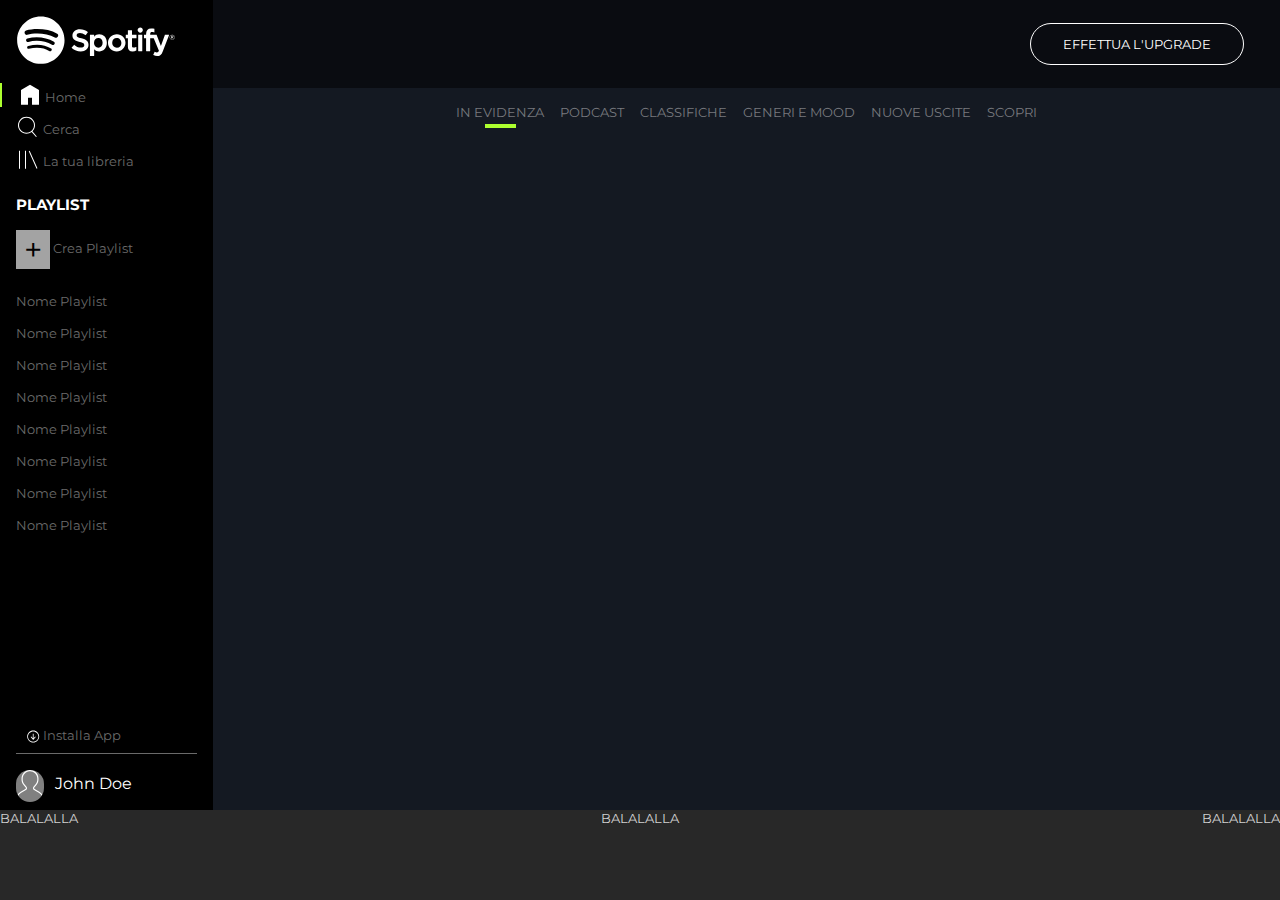
==== index.html @ 1cbcaaa4 "hr contents menu" ====
<!DOCTYPE html>
<html lang="en">
<head>
    <meta charset="UTF-8">
    <meta http-equiv="X-UA-Compatible" content="IE=edge">
    <meta name="viewport" content="width=device-width, initial-scale=1.0">
    <link rel="stylesheet" href="https://cdnjs.cloudflare.com/ajax/libs/font-awesome/6.2.0/css/all.min.css" integrity="sha512-xh6O/CkQoPOWDdYTDqeRdPCVd1SpvCA9XXcUnZS2FmJNp1coAFzvtCN9BmamE+4aHK8yyUHUSCcJHgXloTyT2A==" crossorigin="anonymous" referrerpolicy="no-referrer" />
    <link rel="preconnect" href="https://fonts.googleapis.com">
    <link rel="preconnect" href="https://fonts.gstatic.com" crossorigin>
    <link href="https://fonts.googleapis.com/css2?family=Montserrat:wght@600&display=swap" rel="stylesheet">
    <link rel="stylesheet" href="./assets/style.css">
    <title>Spotify Web</title>
</head>
<body>
    <div class="container">
        <div class="area_top d-flex">
            <div class="sidebar d-flex">
                <div class="sidebar_top">
                    <div class="logo">
                        <img class="large_logo" src="./assets/img/logo.svg" alt="">
                        <img class="small_logo" src="./assets/img/logo-small.svg" alt="">
                    </div>

                    <div class="menu">
                        <ul>
                            <li>
                                <img class="border_green" src="./assets/img/home.svg" alt="">
                                <span class="small_none">Home</span>
                            </li>
                            <li>
                                <img src="./assets/img/search.svg" alt="">
                                <span class="small_none">Cerca</span>
                            </li>
                            <li>
                                <img src="./assets/img/libreria.svg" alt="">
                                <span class="small_none">La tua libreria</span>
                            </li>
                        </ul>
                    </div>

                    <div class="playlist">
                        <h3>PLAYLIST</h3>
                        <div class="add_playlist">
                            <span id="add_grey">+</span>
                            <span> Crea Playlist</span>
                        </div>
                        <ul>
                            <li>
                                Nome Playlist
                            </li>
                            <li>
                                Nome Playlist
                            </li>
                            <li>
                                Nome Playlist
                            </li>
                            <li>
                                Nome Playlist
                            </li>
                            <li>
                                Nome Playlist
                            </li>
                            <li>
                                Nome Playlist
                            </li>
                            <li>
                                Nome Playlist
                            </li>
                            <li>
                                Nome Playlist
                            </li>
                        </ul>
                    </div>
                </div>

                <div class="sidebar_bottom">
                    <div class="install">
                        <img src="./assets/img/download.svg" alt="">
                        <span class="small_none"> Installa App</span>
                    </div>
                    <div class="account">
                        <img src="./assets/img/profile.svg" alt="">
                        <span class="small_none"> John Doe</span>
                    </div>
                </div>
            </div>
            <!--/.sidebar-->

            <div class="area_content">
                <div class="upgrade d-flex">
                    <div class="button_upgrade">
                        <a href="#">EFFETTUA L'UPGRADE</a>
                    </div>
                </div>
                <div class="contents">
                    <div class="contents_menu">
                        <ul class="d-flex">
                            <li>
                                <span>IN EVIDENZA</span>
                                <hr>
                            </li>
                            <li>
                                <span>PODCAST</span>
                            </li>
                            <li>
                                <span>CLASSIFICHE</span>
                            </li>
                            <li>
                                <span>GENERI E MOOD</span>
                            </li>
                            <li>
                                <span>NUOVE USCITE</span>
                            </li>
                            <li>
                                <span>SCOPRI</span>
                            </li>
                        </ul>
                    </div>

                    <div class="albums">

                    </div>
                </div>
            </div>
            <!--/.area_content-->

        </div>
        <!--/.area_top-->

        <div class="area_bottom d-flex">
            <div class="left">BALALALLA</div>
            <div class="center">BALALALLA</div>
            <div class="right">BALALALLA</div>
        </div>
        <!--/.area_bottom-->
    </div>
</body>
</html>
---- assets/style.css ----
*{
    margin: 0;
    padding: 0;
    box-sizing: border-box;
}

:root{
    --sp-bkg-sidebar: #000000;
    --sp-bkg-primary: #141922;
    --sp-bkg-bottom: #282828;
    --sp-text-sidebar: #6a6a6a;
    --sp-text-secondary: #787A7F;
    --sp-bkg-user: #808080;
    --sp-bkg-add: #A3A3A3;
    --sp-home-soundbar: #D2D2D2;
    --sp-text-primary: #FFFFFF;
    --sp-selection: #ADFF2F;
}

body{
    font-family: 'Montserrat', sans-serif;
    font-size: 13px;
}

.container{
    width: 100%;
    height: 100vh;
    margin: 0 auto;
}

img{
    max-width: 100%;
}

li{
    list-style: none;
}

.d-flex{
    display: flex;
}

/*region area top*/
.area_top{
    height: calc(100vh - 90px);
    flex-wrap: nowrap;
}


.sidebar{
    width: calc((100% / 12)* 2);
    flex-direction: column;
    justify-content: space-between;
    background-color: var(--sp-bkg-sidebar);
    color: var(--sp-text-sidebar);
    padding: 1rem 1rem 0.5rem;
}
.logo img{
    height: 3rem;
}
.small_logo{
    display: none;
}

.menu{
    padding: 1rem 0;
}
.menu img{
    height: 1.5rem;
    margin-bottom: 0.5rem;
    vertical-align: middle;
    color: var(--sp-text-sidebar);
}
.border_green{
    padding-left: 1rem;
    margin-left: -1rem;
    border-left: 2px solid var(--sp-selection);
}

.menu li:hover{
    color: var(--sp-text-primary);
    cursor: pointer;
}
.playlist h3{
    color: var(--sp-text-primary);
    margin-bottom: 1rem;
}
.playlist #add_grey{
    font-size: xx-large;
    background-color: var(--sp-bkg-add);
    color: var(--sp-bkg-sidebar);
    padding: 0 0.5rem;
    vertical-align: middle;
}
.playlist ul{
    padding: 1rem 0;
}
.playlist li{
    line-height: 2rem;
}
.add_playlist:hover{
    color: var(--sp-text-primary);
    cursor: pointer;
}
#add_grey:hover{
    background-color: var(--sp-text-primary);
    cursor: pointer;
}
.playlist li:hover{
    color: var(--sp-text-primary);
    cursor: pointer;
}
.install{
    padding: 0.5rem;
    margin-bottom: 1rem;
    border-bottom: 1px solid var(--sp-text-sidebar);
}
.install img{
    height: 1rem;
    color: var(--sp-text-sidebar);
    vertical-align: middle;
}
.install:hover{
    color: var(--sp-text-primary);
    cursor: pointer;
}
.account img{
    height: 2rem;
    background-color: var(--sp-bkg-user);
    border-radius: 50px;
    vertical-align: middle;
}
.account span{
    color: var(--sp-text-primary);
    font-size: larger;
    padding-left: 0.5rem;
}
/*sidebar*/


.area_content{
    width: calc((100% / 12)* 10);
    background-color: var(--sp-bkg-primary);
    color: var(--sp-text-secondary);
}
.upgrade{
    position: sticky;
    top: 0;
    width: 100%;
    background-color: rgba(0, 0, 0, 0.5);
    justify-content: flex-end;
}
.button_upgrade{
    margin: 2.25rem;
}
.button_upgrade a{
    text-decoration: none;
    color: var(--sp-text-primary);
    padding: 0.75rem 2rem;
    border: 1px solid var(--sp-text-primary);
    border-radius: 30px;
}
.button_upgrade:hover{
    cursor: pointer;
    transform: scale(1.2);
}

.contents_menu ul{
    justify-content: center;
    padding: 1rem;
}
.contents_menu li{
    padding: 0 0.5rem;
    text-align: -webkit-center;
}
hr{
    width: 35%;
    border: 2px solid var(--sp-selection);
    margin-top: 0.25rem;
}
.contents_menu li:hover{
    color: var(--sp-text-primary);
    cursor: pointer;
}
/*area content*/
/*endregion area top*/

/*region area bottom*/
.area_bottom{
    height: 90px;
    flex-wrap: nowrap;
    justify-content: space-between;
    background-color: var(--sp-bkg-bottom);
    color: var(--sp-home-soundbar);
}
/*endregion area bottom*/

@media screen and (max-width:878px) {
    
}

@media screen and (max-width:639px) {
    
}

@media screen and (max-width:552px) {
   .small_logo{
    display: flex;
   }
   .large_logo{
    display: none;
   } 
   .small_none{
    display: none;
   }
   .playlist{
    display: none;
   }
   .install{
    border-style: none;
   }
}
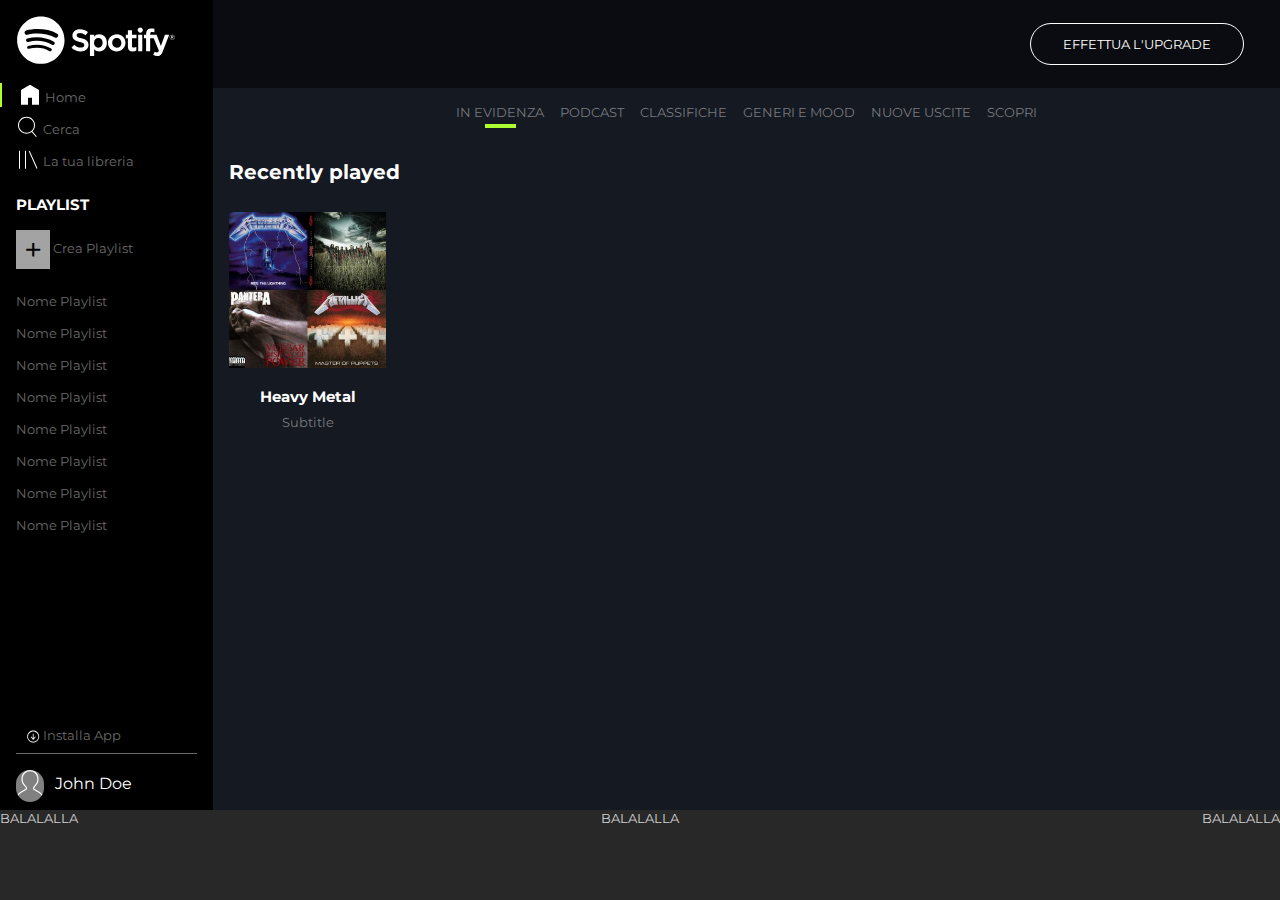
==== commit 07e9ccd6: "first album" ====
--- a/index.html
+++ b/index.html
@@ -7,7 +7,7 @@
     <link rel="stylesheet" href="https://cdnjs.cloudflare.com/ajax/libs/font-awesome/6.2.0/css/all.min.css" integrity="sha512-xh6O/CkQoPOWDdYTDqeRdPCVd1SpvCA9XXcUnZS2FmJNp1coAFzvtCN9BmamE+4aHK8yyUHUSCcJHgXloTyT2A==" crossorigin="anonymous" referrerpolicy="no-referrer" />
     <link rel="preconnect" href="https://fonts.googleapis.com">
     <link rel="preconnect" href="https://fonts.gstatic.com" crossorigin>
-    <link href="https://fonts.googleapis.com/css2?family=Montserrat:wght@600&display=swap" rel="stylesheet">
+    <link href="https://fonts.googleapis.com/css2?family=Montserrat:wght@600;800&display=swap" rel="stylesheet">
     <link rel="stylesheet" href="./assets/style.css">
     <title>Spotify Web</title>
 </head>
@@ -117,8 +117,17 @@
                         </ul>
                     </div>
 
-                    <div class="albums">
-
+                    <div class="contents_albums recently">
+                        <h2>Recently played</h2>
+                        <div class="albums d-flex">
+                            <div class="album">
+                                <img src="./assets/img/metal_lifting.jpg" alt="">
+                                <h3>Heavy Metal</h3>
+                                <p>Subtitle</p>
+                                
+                            </div>
+                        </div>
+                        
                     </div>
                 </div>
             </div>
--- a/assets/style.css
+++ b/assets/style.css
@@ -76,11 +76,6 @@
     margin-left: -1rem;
     border-left: 2px solid var(--sp-selection);
 }
-
-.menu li:hover{
-    color: var(--sp-text-primary);
-    cursor: pointer;
-}
 .playlist h3{
     color: var(--sp-text-primary);
     margin-bottom: 1rem;
@@ -98,18 +93,6 @@
 .playlist li{
     line-height: 2rem;
 }
-.add_playlist:hover{
-    color: var(--sp-text-primary);
-    cursor: pointer;
-}
-#add_grey:hover{
-    background-color: var(--sp-text-primary);
-    cursor: pointer;
-}
-.playlist li:hover{
-    color: var(--sp-text-primary);
-    cursor: pointer;
-}
 .install{
     padding: 0.5rem;
     margin-bottom: 1rem;
@@ -120,10 +103,6 @@
     color: var(--sp-text-sidebar);
     vertical-align: middle;
 }
-.install:hover{
-    color: var(--sp-text-primary);
-    cursor: pointer;
-}
 .account img{
     height: 2rem;
     background-color: var(--sp-bkg-user);
@@ -134,6 +113,15 @@
     color: var(--sp-text-primary);
     font-size: larger;
     padding-left: 0.5rem;
+}
+
+.menu li:hover,
+.add_playlist:hover,
+#add_grey:hover,
+.playlist li:hover,
+.install:hover{
+    color: var(--sp-text-primary);
+    cursor: pointer;
 }
 /*sidebar*/
 
@@ -165,12 +153,15 @@
     transform: scale(1.2);
 }
 
+.contents{
+    padding: 1rem;
+}
 .contents_menu ul{
     justify-content: center;
-    padding: 1rem;
+    
 }
 .contents_menu li{
-    padding: 0 0.5rem;
+    padding: 0 0.5rem 1rem;
     text-align: -webkit-center;
 }
 hr{
@@ -181,6 +172,28 @@
 .contents_menu li:hover{
     color: var(--sp-text-primary);
     cursor: pointer;
+}
+.contents_albums{
+    margin: 1rem 0;
+}
+.albums{
+    gap: 1rem;
+    margin: 1.75rem 0;
+}
+.album{
+    width: calc(100% / 6 - 1rem);
+    text-align: center;
+}
+.contents_albums h2,
+.contents_albums h3{
+    color: var(--sp-text-primary);
+    
+}
+.album p{
+    margin: 0.5rem 0;
+}
+.album img{
+    margin-bottom: 1rem;
 }
 /*area content*/
 /*endregion area top*/
@@ -196,11 +209,15 @@
 /*endregion area bottom*/
 
 @media screen and (max-width:878px) {
-    
+  .contents_menu .d-flex{
+    flex-wrap: wrap;
+  }  
 }
 
 @media screen and (max-width:639px) {
-    
+    .contents_menu .d-flex{
+        flex-wrap: wrap;
+      }  
 }
 
 @media screen and (max-width:552px) {
@@ -219,4 +236,7 @@
    .install{
     border-style: none;
    }
+   .contents_menu .d-flex{
+    flex-wrap: wrap;
+  }  
 }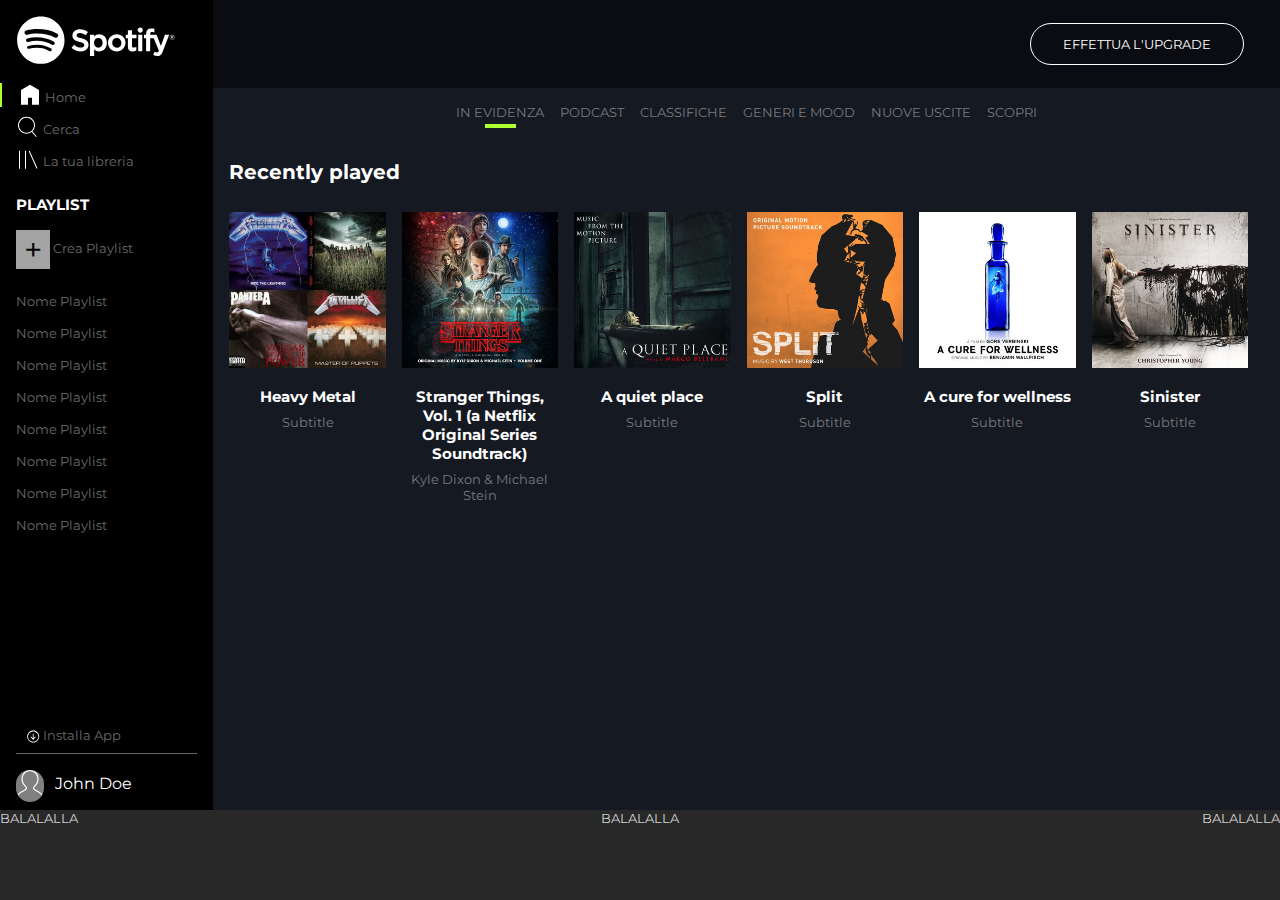
==== commit cf878056: "albums recently" ====
--- a/index.html
+++ b/index.html
@@ -121,10 +121,47 @@
                         <h2>Recently played</h2>
                         <div class="albums d-flex">
                             <div class="album">
-                                <img src="./assets/img/metal_lifting.jpg" alt="">
+                                <div class="photo">
+                                    <img src="./assets/img/metal_lifting.jpg" alt="">
+                                </div>
                                 <h3>Heavy Metal</h3>
                                 <p>Subtitle</p>
-                                
+                            </div>
+                            <div class="album">
+                                <div class="photo">
+                                    <img src="./assets/img/stranger.jpeg" alt="">
+                                </div>
+                                <h3>Stranger Things, Vol. 1 (a Netflix Original Series Soundtrack)</h3>
+                                <p>Kyle Dixon & Michael Stein</p>
+                            </div>
+                            <div class="album">
+                                <div class="photo">
+                                    <i class="fa-regular fa-circle-play"></i>
+                                    <img src="./assets/img/aquietplace.jpeg" alt="">
+                                </div>
+                                <h3>A quiet place</h3>
+                                <p>Subtitle</p>
+                            </div>
+                            <div class="album">
+                                <div class="photo">
+                                    <img src="./assets/img/split.jpeg" alt="">
+                                </div>
+                                <h3>Split</h3>
+                                <p>Subtitle</p>
+                            </div>
+                            <div class="album">
+                                <div class="photo">
+                                    <img src="./assets/img/cure.jpeg" alt="">
+                                </div>
+                                <h3>A cure for wellness</h3>
+                                <p>Subtitle</p>
+                            </div>
+                            <div class="album">
+                                <div class="photo">
+                                    <img src="./assets/img/sinister.jpeg" alt="">
+                                </div>
+                                <h3>Sinister</h3>
+                                <p>Subtitle</p>
                             </div>
                         </div>
                         
--- a/assets/style.css
+++ b/assets/style.css
@@ -189,6 +189,9 @@
     color: var(--sp-text-primary);
     
 }
+.album .photo{
+    display: inline-block;
+}
 .album p{
     margin: 0.5rem 0;
 }
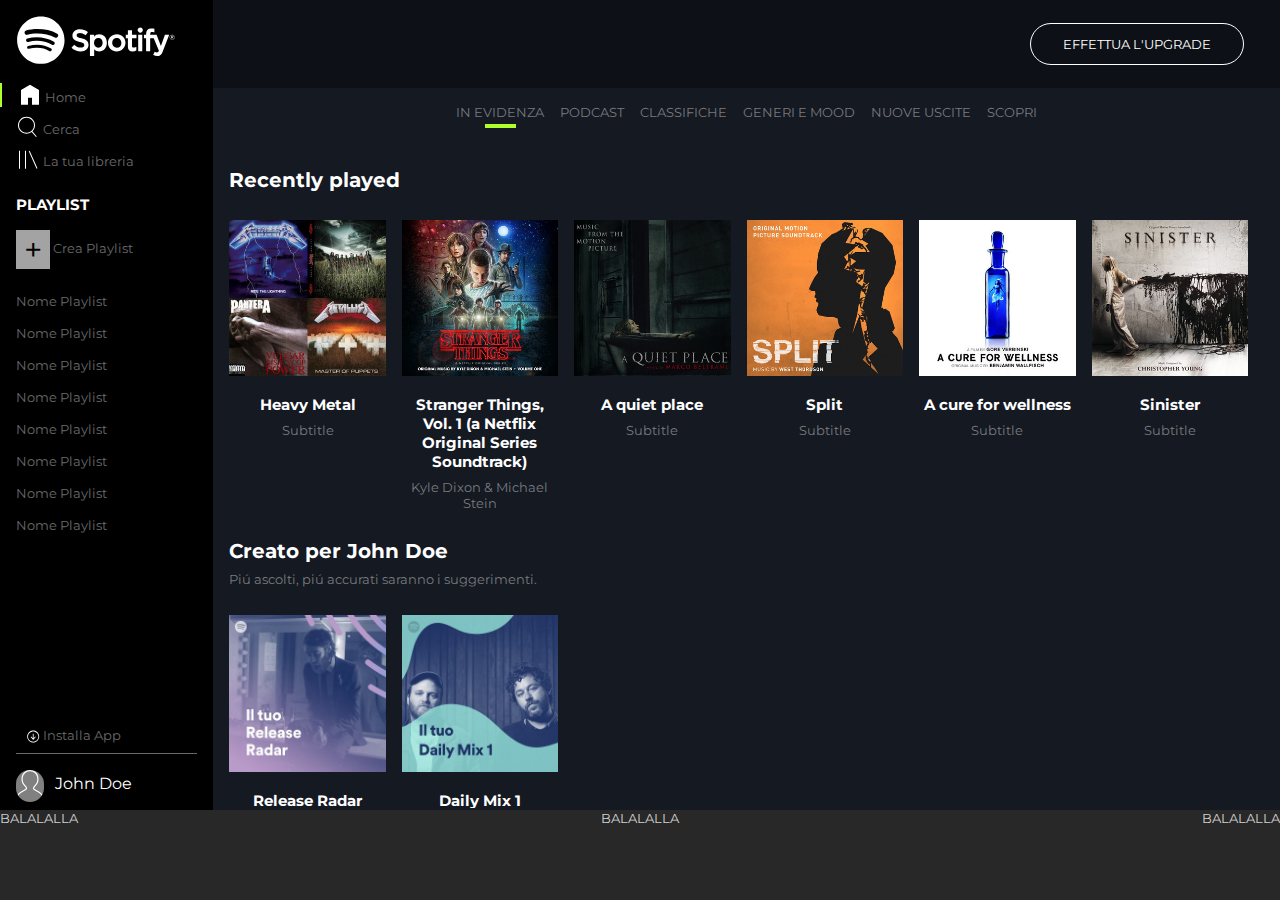
==== commit c59c349c: "contents albums responsive" ====
--- a/index.html
+++ b/index.html
@@ -136,7 +136,9 @@
                             </div>
                             <div class="album">
                                 <div class="photo">
-                                    <i class="fa-regular fa-circle-play"></i>
+                                    <div class="overlay">
+                                        <i class="fa-regular fa-circle-play"></i>
+                                    </div>
                                     <img src="./assets/img/aquietplace.jpeg" alt="">
                                 </div>
                                 <h3>A quiet place</h3>
@@ -165,6 +167,44 @@
                             </div>
                         </div>
                         
+                    </div>
+
+                    <div class="contents_albums for_you">
+                        <h2>Creato per John Doe</h2>
+                        <p>Piú ascolti, piú accurati saranno i suggerimenti.</p>
+                        <div class="albums d-flex">
+                            <div class="album">
+                                <div class="photo">
+                                    <img src="./assets/img/radar.jpeg" alt="">
+                                </div>
+                                <h3>Release Radar</h3>
+                            </div>
+                            <div class="album">
+                                <div class="photo">
+                                    <img src="./assets/img/mixdaily.jpeg" alt="">
+                                </div>
+                                <h3>Daily Mix 1</h3>
+                            </div>
+                        </div>
+                   </div>
+
+                   <div class="contents_albums for_you">
+                       <h2>Artisti piú popolari</h2>
+                       <p>Piú ascolti, piú accurati saranno i suggerimenti.</p>
+                       <div class="albums d-flex">
+                           <div class="album">
+                              <div class="photo round">
+                                  <img src="./assets/img/youg.jpeg" alt="">
+                              </div>
+                              <h3>Lana del Rey</h3>
+                            </div>
+                            <div class="album">
+                               <div class="photo round">
+                                   <img src="./assets/img/einaudi.jpeg" alt="">
+                                </div>
+                                <h3>Ludovico Einaudi</h3>
+                            </div>
+                        </div>
                     </div>
                 </div>
             </div>
--- a/assets/style.css
+++ b/assets/style.css
@@ -135,7 +135,7 @@
     position: sticky;
     top: 0;
     width: 100%;
-    background-color: rgba(0, 0, 0, 0.5);
+    background-color: rgba(0,0,0,0.3) ;
     justify-content: flex-end;
 }
 .button_upgrade{
@@ -155,6 +155,8 @@
 
 .contents{
     padding: 1rem;
+    overflow-y: auto;
+    height: calc(100% - 90px);
 }
 .contents_menu ul{
     justify-content: center;
@@ -174,7 +176,7 @@
     cursor: pointer;
 }
 .contents_albums{
-    margin: 1rem 0;
+    margin: 1.5rem 0;
 }
 .albums{
     gap: 1rem;
@@ -185,18 +187,38 @@
     text-align: center;
 }
 .contents_albums h2,
-.contents_albums h3{
+.contents_albums h3,
+.album .fa-regular{
     color: var(--sp-text-primary);
     
 }
 .album .photo{
     display: inline-block;
-}
-.album p{
-    margin: 0.5rem 0;
+    position: relative;
+}
+.overlay{
+    position: absolute;
+    width: 100%;
+    height: calc(100% - 1.25rem);
+    display: flex;
+    justify-content: center;
+    align-items: center;
+    background-color: rgba(0, 0, 0, 0.4);
+}
+.album .fa-regular{
+    font-size: 3.75rem;
+}
+.album p,
+.contents_albums p{
+    margin-top: 0.5rem;
 }
 .album img{
     margin-bottom: 1rem;
+}
+.round img{
+    height: 100%;
+    object-fit: cover;
+    border-radius: 50%;
 }
 /*area content*/
 /*endregion area top*/
@@ -212,15 +234,23 @@
 /*endregion area bottom*/
 
 @media screen and (max-width:878px) {
-  .contents_menu .d-flex{
+  .contents_menu .d-flex,
+  .contents_albums .d-flex{
+    flex-wrap: wrap;
+  } 
+  .album{
+    width: calc(100% / 4 - 1rem);
+  } 
+}
+
+@media screen and (max-width:639px) {
+  .contents_menu .d-flex,
+  .contents_albums .d-flex{
     flex-wrap: wrap;
   }  
-}
-
-@media screen and (max-width:639px) {
-    .contents_menu .d-flex{
-        flex-wrap: wrap;
-      }  
+  .album{
+    width: calc(100% / 2 - 1rem);
+  }
 }
 
 @media screen and (max-width:552px) {
@@ -239,7 +269,11 @@
    .install{
     border-style: none;
    }
-   .contents_menu .d-flex{
+   .contents_menu .d-flex,
+   .contents_albums .d-flex{
     flex-wrap: wrap;
   }  
+  .album{
+    width: calc(100% / 2 - 1rem);
+  }
 }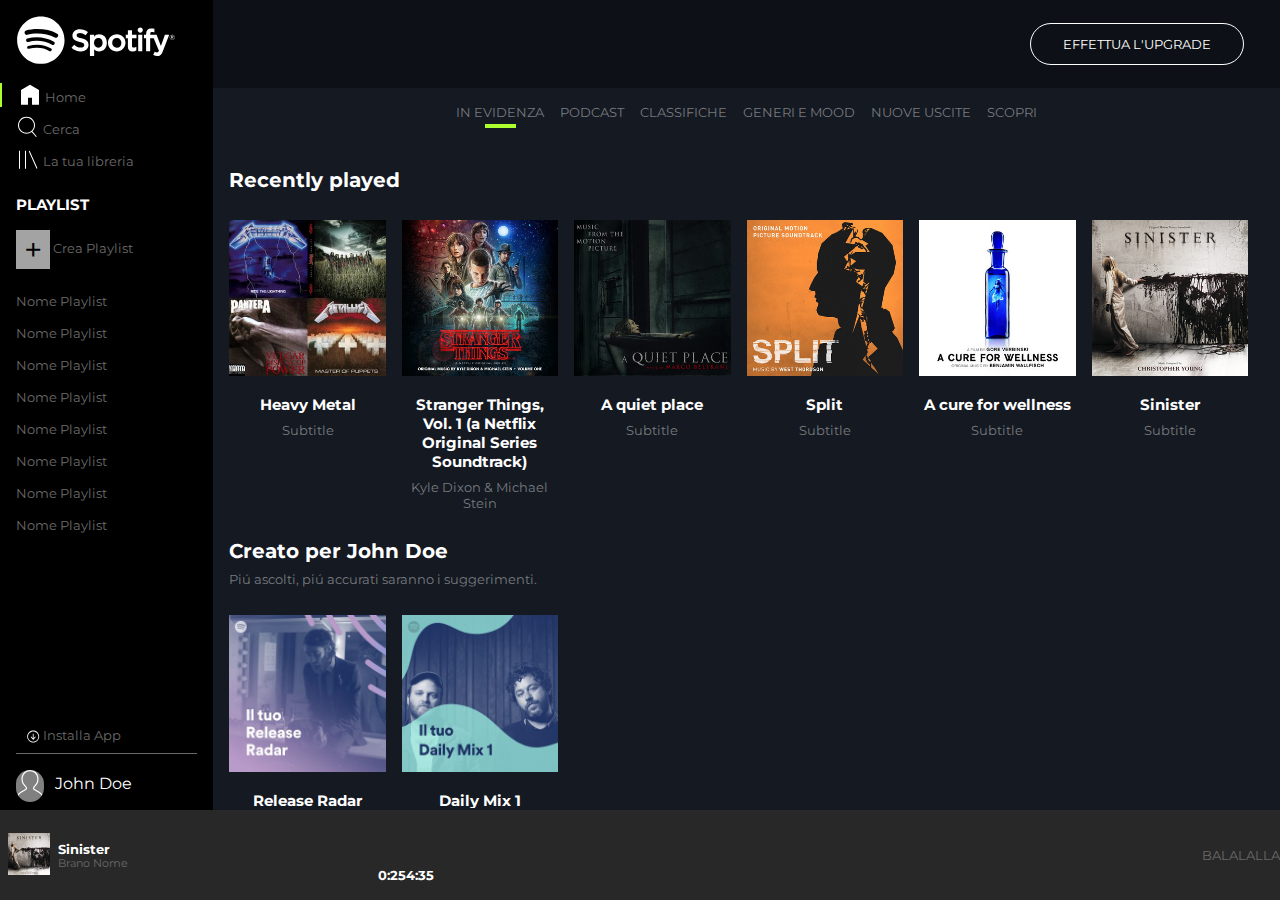
==== commit df610129: "area bottom left and center-top" ====
--- a/index.html
+++ b/index.html
@@ -122,6 +122,9 @@
                         <div class="albums d-flex">
                             <div class="album">
                                 <div class="photo">
+                                    <div class="overlay overlay_s">
+                                        <i class="fa-regular fa-circle-play"></i>
+                                    </div>
                                     <img src="./assets/img/metal_lifting.jpg" alt="">
                                 </div>
                                 <h3>Heavy Metal</h3>
@@ -136,7 +139,7 @@
                             </div>
                             <div class="album">
                                 <div class="photo">
-                                    <div class="overlay">
+                                    <div class="overlay overlay_lg">
                                         <i class="fa-regular fa-circle-play"></i>
                                     </div>
                                     <img src="./assets/img/aquietplace.jpeg" alt="">
@@ -214,8 +217,36 @@
         <!--/.area_top-->
 
         <div class="area_bottom d-flex">
-            <div class="left">BALALALLA</div>
-            <div class="center">BALALALLA</div>
+            <div class="left d-flex">
+                <div class="player_left">
+                    <img src="./assets/img/sinister.jpeg" alt="">
+                </div>
+                <div class="song_name">
+                    <p>Sinister</p>
+                    <p>Brano Nome</p>
+                </div>
+                <div class="icons_left">
+                    <i class="fa-regular fa-heart"></i>
+                    <i class="fa-regular fa-folder"></i>
+                </div>
+            </div>
+            <div class="center">
+                <div class="center_top">
+                    <i class="fa-solid fa-shuffle"></i>
+                    <i class="fa-solid fa-backward-step"></i>
+                    <i class="fa-regular fa-circle-play"></i>
+                    <i class="fa-solid fa-forward-step"></i>
+                    <i class="fa-solid fa-arrow-rotate-right"></i>
+                </div>
+
+                <div class="center_bottom d-flex">
+                    <p>0:25</p>
+                    <div class="progressbar">
+                        <div class="color_section"></div>
+                    </div>
+                    <p>4:35</p>
+                </div>
+            </div>
             <div class="right">BALALALLA</div>
         </div>
         <!--/.area_bottom-->
--- a/assets/style.css
+++ b/assets/style.css
@@ -205,6 +205,9 @@
     align-items: center;
     background-color: rgba(0, 0, 0, 0.4);
 }
+.overlay_s{
+    display: none;
+}
 .album .fa-regular{
     font-size: 3.75rem;
 }
@@ -228,9 +231,53 @@
     height: 90px;
     flex-wrap: nowrap;
     justify-content: space-between;
+    align-items: center;
     background-color: var(--sp-bkg-bottom);
-    color: var(--sp-home-soundbar);
-}
+    color: var(--sp-text-sidebar);
+}
+.area_bottom .left,
+.area_bottom .right{
+    flex-grow: 1;
+    align-items: center;
+}
+.area_bottom .right{
+    text-align: right;
+}
+.area_bottom .center{
+    flex-grow: 3;
+    text-align: center;
+}
+.player_left{
+    margin: 0 0.5rem;
+}
+.player_left img{
+    height: 42px;
+}
+.song_name p:first-child,
+.center_bottom p{
+    color: var(--sp-text-primary);
+    font-weight: bold;
+}
+.song_name p:last-child{
+    font-size: smaller;
+}
+.icons_left{
+    margin-left: 2.5rem;
+}
+.icons_left .fa-regular{
+    font-size: 1rem;
+    margin: 6px;
+}
+.center_top i{
+    color: var(--sp-text-primary);
+    font-size: 1rem;
+    margin: 0.5rem;
+    vertical-align: middle;
+}
+.center_top .fa-regular{
+    font-size: 2rem;
+}
+
 /*endregion area bottom*/
 
 @media screen and (max-width:878px) {
@@ -241,6 +288,9 @@
   .album{
     width: calc(100% / 4 - 1rem);
   } 
+  .overlay{
+    display: none;
+  }
 }
 
 @media screen and (max-width:639px) {
@@ -250,6 +300,12 @@
   }  
   .album{
     width: calc(100% / 2 - 1rem);
+  }
+  .overlay_lg{
+    display: none;
+  }
+  .overlay_s{
+    display: flex;
   }
 }
 
@@ -276,4 +332,7 @@
   .album{
     width: calc(100% / 2 - 1rem);
   }
+  .overlay{
+    display: none;
+  }
 }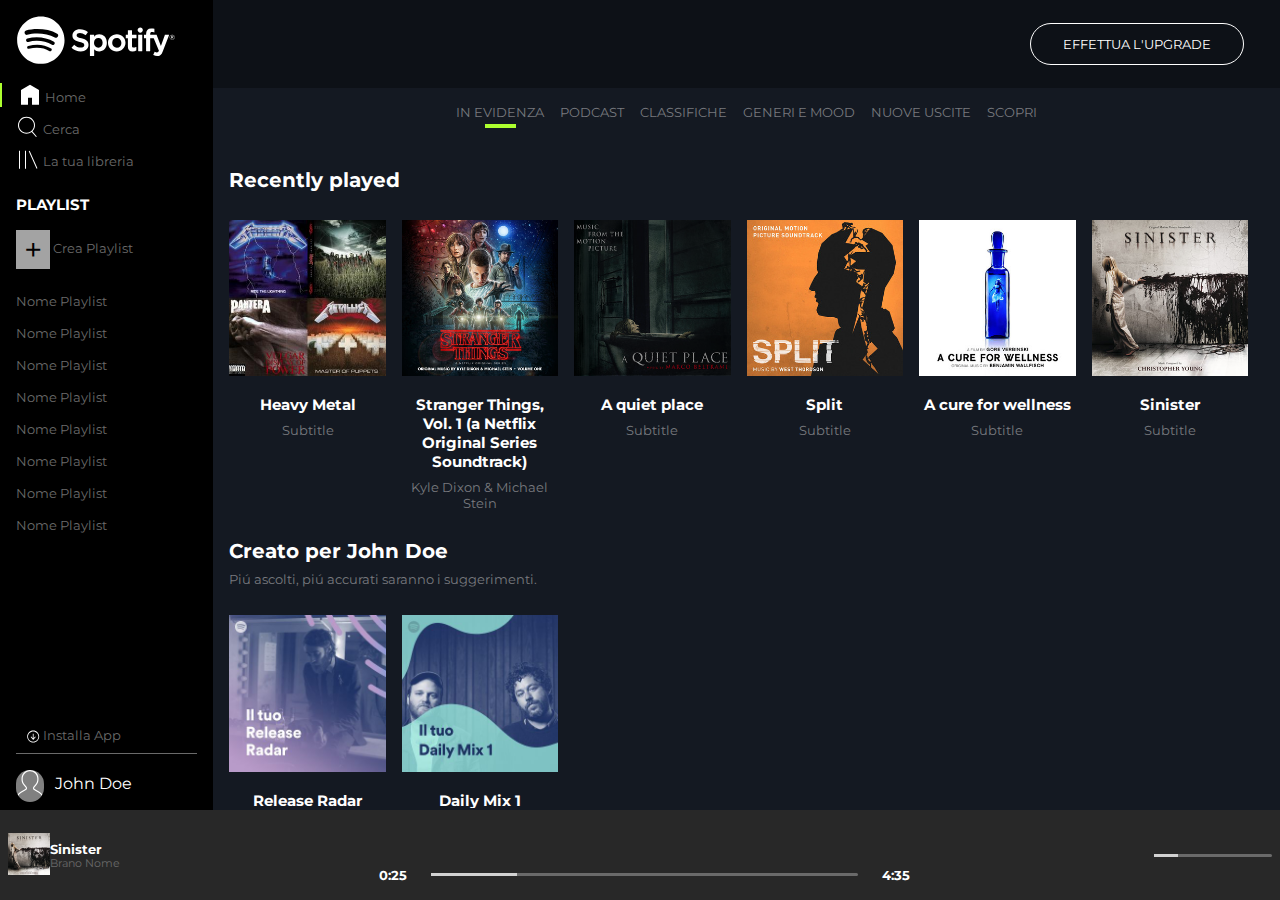
==== commit 6c883dd3: "area_bottom center and right" ====
--- a/index.html
+++ b/index.html
@@ -230,6 +230,7 @@
                     <i class="fa-regular fa-folder"></i>
                 </div>
             </div>
+
             <div class="center">
                 <div class="center_top">
                     <i class="fa-solid fa-shuffle"></i>
@@ -238,7 +239,6 @@
                     <i class="fa-solid fa-forward-step"></i>
                     <i class="fa-solid fa-arrow-rotate-right"></i>
                 </div>
-
                 <div class="center_bottom d-flex">
                     <p>0:25</p>
                     <div class="progressbar">
@@ -247,7 +247,18 @@
                     <p>4:35</p>
                 </div>
             </div>
-            <div class="right">BALALALLA</div>
+
+            <div class="right d-flex">
+                <div class="icons_right">
+                    <i class="fa-solid fa-list-ul"></i>
+                    <i class="fa-solid fa-display"></i>
+                    <i class="fa-solid fa-volume-high"></i>
+                </div>
+                <div class="soundbar">
+                    <div class="color_section"></div>
+                </div>
+
+            </div>
         </div>
         <!--/.area_bottom-->
     </div>
--- a/assets/style.css
+++ b/assets/style.css
@@ -234,6 +234,7 @@
     align-items: center;
     background-color: var(--sp-bkg-bottom);
     color: var(--sp-text-sidebar);
+    padding: 0.5rem;
 }
 .area_bottom .left,
 .area_bottom .right{
@@ -241,15 +242,13 @@
     align-items: center;
 }
 .area_bottom .right{
-    text-align: right;
+    justify-content: end;
+    align-items: center;
 }
 .area_bottom .center{
     flex-grow: 3;
     text-align: center;
 }
-.player_left{
-    margin: 0 0.5rem;
-}
 .player_left img{
     height: 42px;
 }
@@ -269,15 +268,41 @@
     margin: 6px;
 }
 .center_top i{
+    vertical-align: middle;
+}
+.center_top i,
+.icons_right i{
     color: var(--sp-text-primary);
     font-size: 1rem;
     margin: 0.5rem;
-    vertical-align: middle;
 }
 .center_top .fa-regular{
     font-size: 2rem;
 }
-
+.center_bottom{
+    align-items: center;
+    justify-content: center;
+}
+.center_bottom p{
+    margin: 0 1.5rem;
+}
+.progressbar{
+    width: 427px;
+}
+.progressbar,
+.soundbar{
+    height: 3px;
+    border-radius: 20px;
+    background-color: var(--sp-text-sidebar);
+}
+.color_section{
+    width: 20%;
+    height: 100%;
+    background-color: var(--sp-home-soundbar);
+}
+.soundbar{
+    width: 118px;
+}
 /*endregion area bottom*/
 
 @media screen and (max-width:878px) {
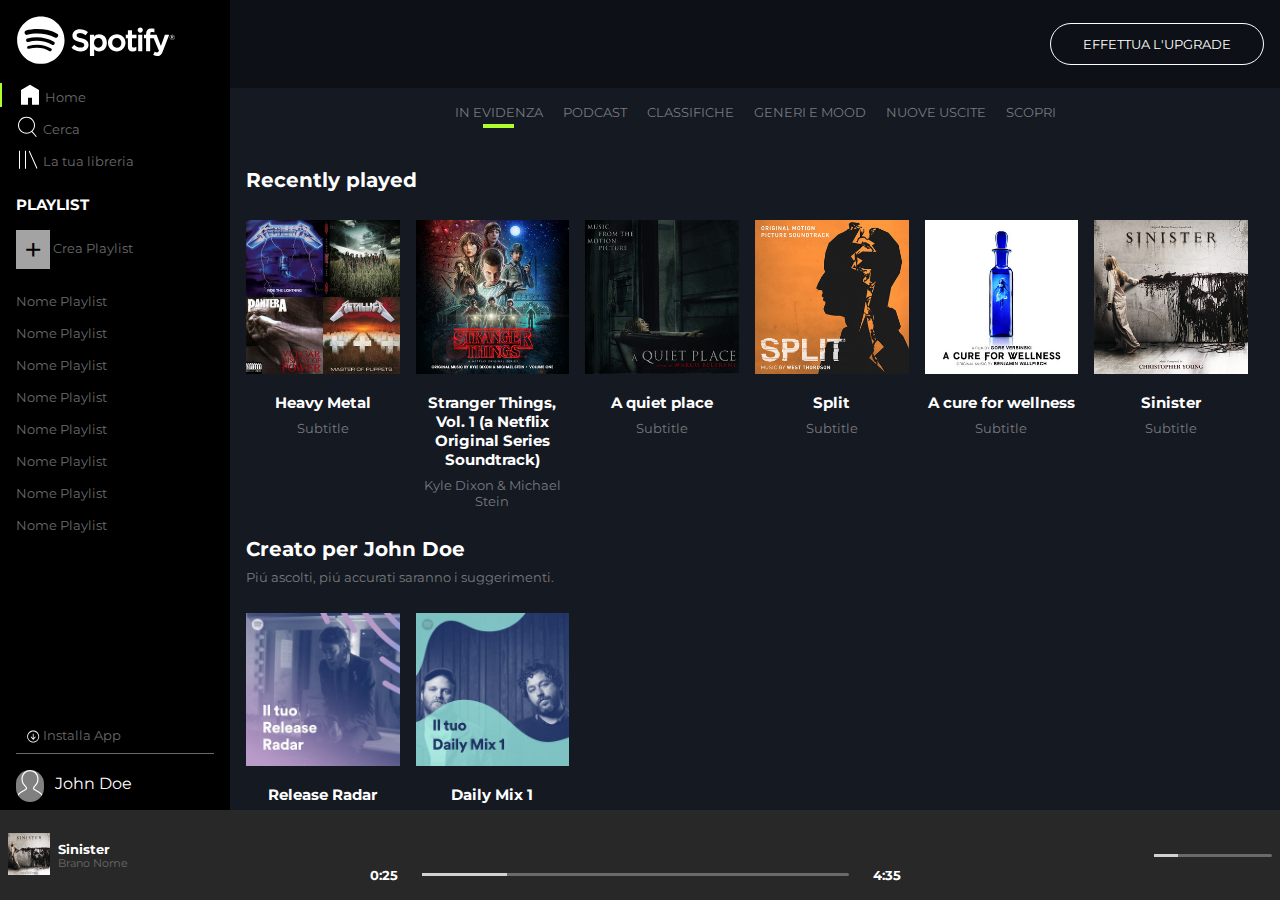
==== commit c428ad8f: "area bottom and responsive different size" ====
--- a/index.html
+++ b/index.html
@@ -249,7 +249,7 @@
             </div>
 
             <div class="right d-flex">
-                <div class="icons_right">
+                <div class="icons_right d-flex">
                     <i class="fa-solid fa-list-ul"></i>
                     <i class="fa-solid fa-display"></i>
                     <i class="fa-solid fa-volume-high"></i>
--- a/assets/style.css
+++ b/assets/style.css
@@ -49,6 +49,7 @@
 
 .sidebar{
     width: calc((100% / 12)* 2);
+    min-width: 230px;
     flex-direction: column;
     justify-content: space-between;
     background-color: var(--sp-bkg-sidebar);
@@ -139,7 +140,7 @@
     justify-content: flex-end;
 }
 .button_upgrade{
-    margin: 2.25rem;
+    margin: 2.25rem 1rem;
 }
 .button_upgrade a{
     text-decoration: none;
@@ -163,7 +164,7 @@
     
 }
 .contents_menu li{
-    padding: 0 0.5rem 1rem;
+    padding: 0 10px 16px;
     text-align: -webkit-center;
 }
 hr{
@@ -242,6 +243,7 @@
     align-items: center;
 }
 .area_bottom .right{
+    flex-wrap: nowrap;
     justify-content: end;
     align-items: center;
 }
@@ -260,8 +262,8 @@
 .song_name p:last-child{
     font-size: smaller;
 }
-.icons_left{
-    margin-left: 2.5rem;
+.song_name{
+    margin-left: 0.5rem;
 }
 .icons_left .fa-regular{
     font-size: 1rem;
@@ -273,11 +275,12 @@
 .center_top i,
 .icons_right i{
     color: var(--sp-text-primary);
-    font-size: 1rem;
-    margin: 0.5rem;
+    font-size: 15px;
+    margin: 6px;
 }
 .center_top .fa-regular{
     font-size: 2rem;
+    margin: 6px 22px;
 }
 .center_bottom{
     align-items: center;
@@ -316,6 +319,15 @@
   .overlay{
     display: none;
   }
+  .song_name{
+    margin-right: 2rem;
+  }
+  .center_bottom p{
+    margin: 0 1rem;
+  }
+  .progressbar{
+    width: 246px;
+  }
 }
 
 @media screen and (max-width:639px) {
@@ -332,9 +344,25 @@
   .overlay_s{
     display: flex;
   }
+  .song_name{
+    margin-right: 1.75rem;
+  }
+  .center_bottom p{
+    margin: 0 0.5rem;
+  }
+  .progressbar{
+    width: 145px;
+  }
+  .soundbar{
+    width: 104px;
+  }
 }
 
 @media screen and (max-width:552px) {
+   .sidebar{
+    min-width: 50px;
+    align-items: center;
+   }
    .small_logo{
     display: flex;
    }
@@ -343,6 +371,12 @@
    } 
    .small_none{
     display: none;
+   }
+   .menu{
+    text-align: center;
+   }
+   .border_green{
+    border-style: none;
    }
    .playlist{
     display: none;
@@ -360,4 +394,16 @@
   .overlay{
     display: none;
   }
+  .song_name{
+    margin-right: 1rem;
+  }
+  .player_left img{
+    object-fit: scale-down;
+  }
+  .progressbar{
+    width: 128px;
+  }
+  .soundbar{
+    width: 85px;
+  }
 }